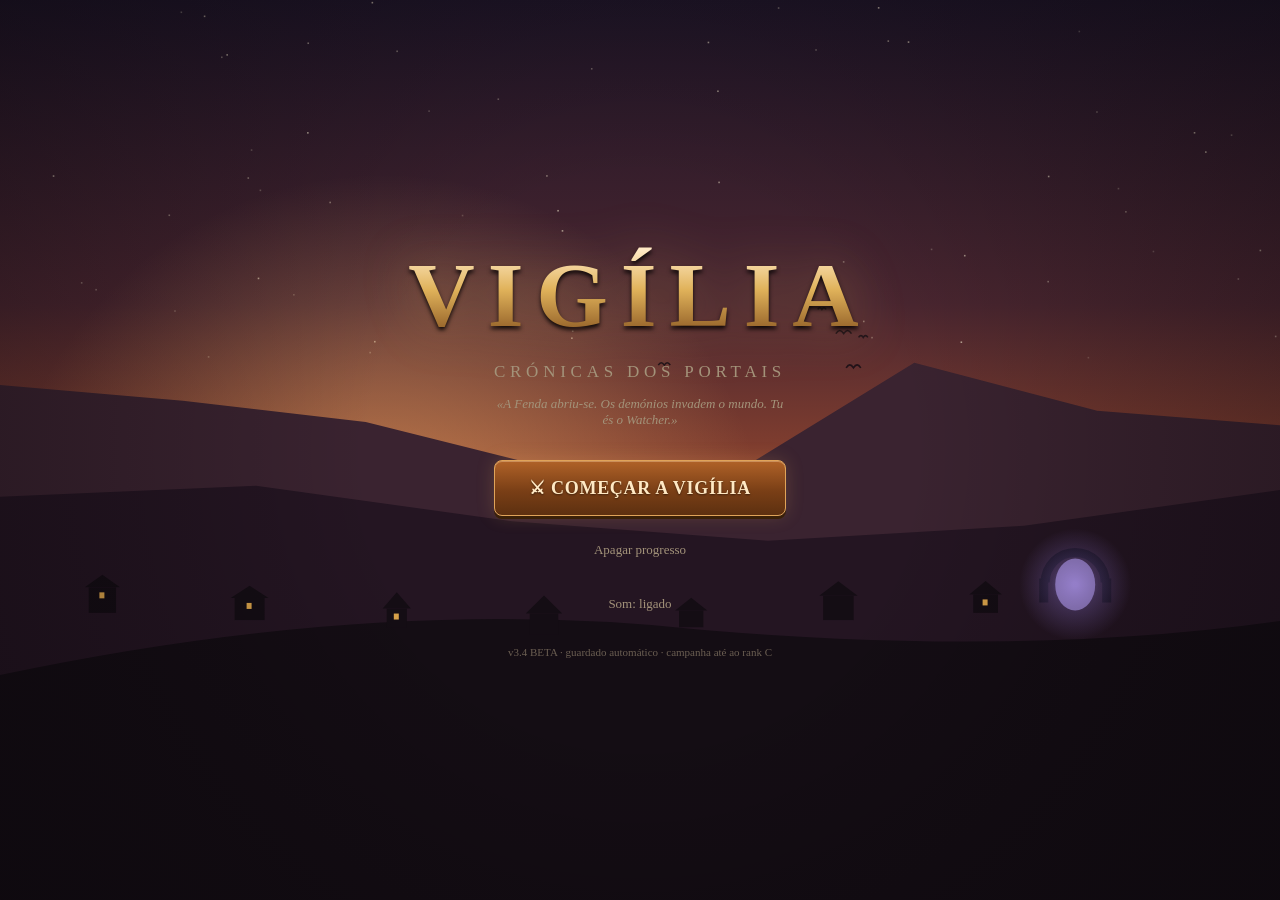
==== index.html @ 4e28661e "VIGILIA Bloco 2 (auditoria): morte idempotente, landscape, PWA + testes - P1.5: guard e.morto em fer" ====
<!DOCTYPE html>
<html lang="pt-PT">
<head>
<meta charset="UTF-8">
<meta name="viewport" content="width=device-width, initial-scale=1.0, maximum-scale=1.0, user-scalable=no, viewport-fit=cover">
<meta name="theme-color" content="#161210">
<meta name="mobile-web-app-capable" content="yes">
<meta name="apple-mobile-web-app-capable" content="yes">
<meta name="apple-mobile-web-app-status-bar-style" content="black-translucent">
<title>VIGÍLIA — Crónicas dos Portais</title>
<link rel="manifest" href="manifest.json">
<link rel="stylesheet" href="css/style.css">
</head>
<body>

<!-- ============ ECRÃ: TÍTULO ============ -->
<section id="ecra-titulo" class="ecra ativo">
  <div class="titulo-fundo"></div>
  <canvas id="titulo-canvas"></canvas>
  <div class="titulo-conteudo">
    <h1 class="logo">VIGÍLIA</h1>
    <p class="subtitulo">Crónicas dos Portais</p>
    <p class="tagline">«A Fenda abriu-se. Os demónios invadem o mundo. Tu és o Watcher.»</p>
    <button id="btn-comecar" class="btn btn-primario btn-grande">⚔ COMEÇAR A VIGÍLIA</button>
    <button id="btn-apagar-save" class="btn btn-fantasma">Apagar progresso</button>
    <button id="btn-som" class="btn btn-fantasma">Som: ligado</button>
    <p class="versao">v3.4 BETA · guardado automático · campanha até ao rank C</p>
  </div>
</section>

<!-- ============ ECRÃ: VILA (hub navegável) ============ -->
<section id="ecra-hub" class="ecra">
  <canvas id="hub-canvas"></canvas>

  <header class="hub-topo">
    <div class="perfil-mini" id="abrir-stats">
      <div class="avatar"><span data-ic="heroi" data-px="26"></span></div>
      <div>
        <div class="perfil-nome" id="hub-nome">Watcher</div>
        <div class="perfil-nivel">Nv. <span id="hub-nivel">1</span> · Rank <span id="hub-rank">E</span><span id="hub-despertar"></span></div>
        <div class="barra mini"><div id="hub-xp" class="barra-fill xp"></div></div>
      </div>
    </div>
    <div class="recursos">
      <span class="recurso"><span data-ic="ouro" data-px="15"></span> <b id="hub-ouro">0</b></span>
      <span class="recurso"><span data-ic="cristal" data-px="15"></span> <b id="hub-cristais">0</b></span>
      <span class="recurso"><span data-ic="stamina" data-px="15"></span> <b id="hub-stamina">10/10</b></span>
      <span class="recurso pontos-alerta" id="hub-pontos-wrap" hidden><span data-ic="ponto" data-px="14"></span> <b id="hub-pontos">0</b> pts</span>
    </div>
  </header>

  <!-- separador BATALHA: overlay sobre a vila -->
  <div id="batalha-overlay" class="batalha-overlay">
    <div id="cartoes-batalha" class="cartoes-batalha"></div>
    <button id="btn-batalha" class="btn-batalha"><span data-ic="portal" data-px="28"></span> PORTAIS</button>
  </div>

  <!-- conteúdo dos restantes separadores -->
  <div id="tab-conteudo" class="tab-conteudo" hidden></div>

  <!-- barra de separadores (estilo Clash Royale) -->
  <nav class="tab-bar">
    <button class="tab-btn" data-tab="loja"><span data-ic="loja" data-px="26"></span><span class="tab-rotulo">Loja</span><b class="badge" hidden></b></button>
    <button class="tab-btn" data-tab="ferreiro"><span data-ic="forja" data-px="26"></span><span class="tab-rotulo">Ferreiro</span><b class="badge" hidden></b></button>
    <button class="tab-btn tab-central ativo" data-tab="batalha"><span data-ic="arma" data-px="34"></span><span class="tab-rotulo">Batalha</span><b class="badge" hidden></b></button>
    <button class="tab-btn" data-tab="vigia"><span data-ic="heroi" data-px="26"></span><span class="tab-rotulo">Watcher</span><b class="badge" hidden></b></button>
    <button class="tab-btn" data-tab="missoes"><span data-ic="missao" data-px="26"></span><span class="tab-rotulo">Missões</span><b class="badge" hidden></b></button>
  </nav>

  <!-- painel deslizante dos edifícios -->
  <div id="painel" class="painel" hidden>
    <div class="painel-caixa">
      <div class="painel-cabeca">
        <div class="painel-titulo" id="painel-titulo"></div>
        <button id="painel-fechar" class="hud-btn">✕</button>
      </div>
      <div class="painel-corpo" id="painel-corpo"></div>
    </div>
  </div>
</section>

<!-- ============ ECRÃ: COMBATE ============ -->
<section id="ecra-combate" class="ecra">
  <canvas id="canvas"></canvas>

  <div class="hud-topo">
    <button id="btn-fugir" class="hud-btn">✕</button>
    <div class="hud-centro">
      <div id="hud-sala" class="hud-sala">Sala 1/4</div>
      <div class="barra hud-hp"><div id="hud-hp" class="barra-fill hp"></div><span id="hud-hp-txt"></span></div>
      <div class="barra hud-mp"><div id="hud-mp" class="barra-fill mp"></div></div>
      <div id="hud-escudo" class="barra hud-escudo" hidden><div class="barra-fill escudo"></div></div>
    </div>
    <button id="btn-auto" class="hud-btn" title="Auto-combate">A</button>
    <button id="btn-som-c" class="hud-btn" title="Som">♪</button>
  </div>

  <div id="hud-boss" class="hud-boss" hidden>
    <div class="boss-nome" id="boss-nome">Boss</div>
    <div class="barra boss"><div id="boss-hp" class="barra-fill boss"></div></div>
  </div>

  <div id="slots-poder" class="slots-poder"></div>
  <button id="btn-ult" class="btn-ult" hidden><span data-ic="despertar" data-px="28"></span><div class="ult-carga"><div class="ult-carga-fill"></div></div></button>
  <button id="btn-atacar" class="btn-atacar"><span data-ic="arma" data-px="34"></span></button>
  <button id="btn-esquiva" class="btn-esquiva"><span data-ic="agi" data-px="24"></span><div class="cd-sweep" style="--cd:0"></div></button>

  <div id="dica-controlo" class="dica-controlo">
    Joystick à esquerda para andar · botão grande para atacar · desliza à direita para esquivar
  </div>
</section>

<!-- ============ MODAL GENÉRICO ============ -->
<div id="modal" class="modal" hidden>
  <div class="modal-caixa" id="modal-caixa"></div>
</div>

<!-- ============ TOASTS ============ -->
<div id="toasts"></div>

<script src="js/balance.js"></script>
<script src="js/audio.js"></script>
<script src="js/data.js"></script>
<script src="js/art.js"></script>
<script src="js/sprites.js"></script>
<script src="js/powers.js"></script>
<script src="js/classes.js"></script>
<script src="js/arvore.js"></script>
<script src="js/game.js"></script>
<script src="js/combat.js"></script>
<script src="js/hub.js"></script>
<script src="js/ui.js"></script>

<script>
/* mostra erros no ecrã — permite diagnosticar no telemóvel sem consola */
(function(){
  function mostrar(msg){
    var d=document.getElementById('erro-fatal');
    if(!d){
      d=document.createElement('div'); d.id='erro-fatal';
      d.style.cssText='position:fixed;inset:0;z-index:99999;background:#1a1210;color:#f3d9b0;'+
        'font:12px/1.5 ui-monospace,monospace;padding:18px;overflow:auto;white-space:pre-wrap;'+
        '-webkit-user-select:text;user-select:text';
      d.textContent='VIGÍLIA — erro ao arrancar:\n\n';
      (document.body||document.documentElement).appendChild(d);
    }
    d.textContent += msg + '\n';
  }
  window.addEventListener('error', function(e){
    mostrar((e.message||'erro')+'  @ '+String(e.filename||'').split('/').pop()+':'+(e.lineno||'?'));
  });
  window.addEventListener('unhandledrejection', function(e){
    mostrar('promessa rejeitada: '+((e.reason&&e.reason.message)||e.reason||'?'));
  });
})();

/* service worker com auto-atualização: expulsa versões antigas em cache.
   Se já existia um SW a controlar a página, recarrega uma vez quando o novo assume. */
if ('serviceWorker' in navigator && location.protocol !== 'file:') {
  navigator.serviceWorker.register('sw.js')
    .then(function(reg){ return reg.update(); })   // encadeado: uma falha do update cai no catch
    .catch(function(){});
  if (navigator.serviceWorker.controller) {
    var recarregou = false;
    navigator.serviceWorker.addEventListener('controllerchange', function(){
      if (recarregou) return; recarregou = true; location.reload();
    });
  }
}
</script>
</body>
</html>
---- css/style.css ----
/* ============ VIGÍLIA — Crónicas dos Portais ============
   Direção visual: rústico medieval — pedra, madeira, ferro,
   pergaminho. Efeitos por elemento: fogo/gelo/raio/sombra.  */
:root{
  --fundo:#161210;          /* pedra escura */
  --painel:#241d16;         /* madeira escura */
  --painel2:#2f261c;        /* madeira clara */
  --borda:#4a3b29;          /* ferro envelhecido */
  --bronze:#c9a55a;         /* metal polido / títulos */
  --texto:#e8dcc3;          /* pergaminho */
  --texto2:#a3937a;         /* pergaminho gasto */
  --hp:#7da33c;
  --mp:#5a8fc0;
  --xp:#c9a55a;
  --perigo:#c04438;
  --ouro:#e0b25a;
  --fogo:#e2762d;
  --gelo:#6db5d8;
  --raio:#e8c84a;
  --sombra-cor:#8a6fc8;
  --c-comum:#a89f8d;
  --c-raro:#5a8fc0;
  --c-epico:#9a6fd0;
  --c-lendario:#d8973c;
  --c-mitico:#c04438;
  --safe-top:env(safe-area-inset-top,0px);
  --safe-bottom:env(safe-area-inset-bottom,0px);
}
*{margin:0;padding:0;box-sizing:border-box;-webkit-tap-highlight-color:transparent}
html,body{height:100%;overflow:hidden;overscroll-behavior:none}
body{
  background:var(--fundo);color:var(--texto);
  font-family:Georgia,'Times New Roman',serif;
  user-select:none;-webkit-user-select:none;touch-action:manipulation;
}
button{font-family:inherit;color:inherit;background:none;border:none;cursor:pointer}
[hidden]{display:none!important}

/* ---------- Ecrãs ---------- */
.ecra{position:fixed;inset:0;display:none;flex-direction:column;z-index:1}
.ecra.ativo{display:flex}

/* ---------- Título ---------- */
#ecra-titulo{align-items:center;justify-content:center;text-align:center}
#titulo-canvas{position:absolute;inset:0;width:100%;height:100%}
.titulo-fundo{
  position:absolute;inset:0;
  background:
    radial-gradient(ellipse 70% 45% at 50% 30%, rgba(224,178,90,.14), transparent 70%),
    radial-gradient(ellipse 60% 40% at 22% 85%, rgba(226,118,45,.10), transparent 70%),
    radial-gradient(ellipse 60% 40% at 78% 85%, rgba(226,118,45,.10), transparent 70%),
    linear-gradient(180deg,#1d1713,#100c09);
  animation:fogo-ambiente 3.2s ease-in-out infinite;
}
@keyframes fogo-ambiente{0%,100%{opacity:.85}50%{opacity:1}}
.titulo-conteudo{position:relative;z-index:1;padding:24px;display:flex;flex-direction:column;gap:14px;align-items:center}
.logo{
  font-size:clamp(52px,15vw,92px);letter-spacing:.14em;font-weight:700;
  background:linear-gradient(180deg,#ffe9c4 8%,#e0b25a 45%,#9c6a2e 80%,#d8973c);
  -webkit-background-clip:text;background-clip:text;color:transparent;
  filter:drop-shadow(0 3px 2px rgba(0,0,0,.85)) drop-shadow(0 0 26px rgba(224,178,90,.35));
}
.subtitulo{font-size:17px;color:var(--texto2);letter-spacing:.28em;text-transform:uppercase}
.tagline{font-size:13px;color:var(--texto2);font-style:italic;margin-bottom:18px;max-width:300px}
.versao{font-size:11px;color:var(--texto2);opacity:.6;margin-top:8px}

/* ---------- Botões ---------- */
.btn{
  border-radius:8px;padding:12px 22px;font-size:15px;font-weight:700;
  transition:transform .08s;
}
.btn:active{transform:scale(.96)}
.btn-primario{
  background:linear-gradient(180deg,#b06228,#7a3f16 55%,#5d3010);
  border:1px solid #e0a45a;color:#ffe9c4;
  text-shadow:0 1px 2px rgba(0,0,0,.5);
  box-shadow:0 3px 0 #3a2008, 0 0 18px rgba(224,164,90,.22), inset 0 1px 0 rgba(255,225,180,.35);
}
.btn-grande{padding:16px 34px;font-size:18px;letter-spacing:.04em}
.btn-fantasma{color:var(--texto2);font-size:13px;font-weight:400}
.btn-sec{
  background:linear-gradient(180deg,#3a3026,#27201a);
  border:1px solid var(--borda);border-radius:8px;padding:10px 16px;font-size:14px;
  box-shadow:0 1px 0 #14100c, inset 0 1px 0 rgba(255,235,190,.08);
}
.btn-bloq{opacity:.45;pointer-events:none}

/* ---------- HUB (vila) ---------- */
#ecra-hub{background:#13100c}
#hub-canvas{position:absolute;inset:0;width:100%;height:100%;touch-action:none}
.hub-topo{
  position:absolute;top:0;left:0;right:0;z-index:6;
  display:flex;justify-content:space-between;align-items:center;gap:10px;
  padding:calc(8px + var(--safe-top)) 12px 8px;
  background:linear-gradient(180deg,rgba(16,12,9,.92),rgba(16,12,9,.65) 75%,transparent);
  pointer-events:none;
}
.hub-topo>*{pointer-events:auto}
.perfil-mini{display:flex;gap:10px;align-items:center;min-width:0}
.avatar{
  width:44px;height:44px;border-radius:8px;flex:none;
  background:linear-gradient(180deg,#3a2e1f,#241b10);
  border:1px solid var(--bronze);display:grid;place-items:center;font-size:22px;
  box-shadow:0 2px 6px rgba(0,0,0,.6);
}
.perfil-nome{font-weight:700;font-size:14px;white-space:nowrap;overflow:hidden;text-overflow:ellipsis}
.perfil-nivel{font-size:11px;color:var(--texto2)}
.recursos{display:flex;flex-direction:column;align-items:flex-end;gap:1px;font-size:12.5px}
.recurso b{color:var(--ouro)}
.pontos-alerta b{color:var(--bronze)}
.pontos-alerta{animation:brilho 1.6s ease-in-out infinite}
@keyframes brilho{0%,100%{opacity:1}50%{opacity:.5}}

/* ---------- barra de separadores (estilo Clash Royale) ---------- */
.tab-bar{
  position:absolute;left:0;right:0;bottom:0;z-index:8;
  display:flex;align-items:flex-end;gap:4px;
  padding:6px 8px calc(8px + var(--safe-bottom));
  background:linear-gradient(180deg,#2c241a,#16110c 70%);
  border-top:2px solid var(--bronze);
  box-shadow:0 -4px 16px rgba(0,0,0,.5);
}
.tab-btn{
  flex:1;display:flex;flex-direction:column;align-items:center;gap:3px;
  padding:9px 0 5px;border-radius:12px;position:relative;
  color:var(--texto2);
}
.tab-btn .tab-rotulo{font-size:10.5px;font-weight:800;letter-spacing:.02em}
.tab-btn .ic{filter:saturate(.55) brightness(.8);transition:filter .15s}
.tab-btn.ativo{
  background:linear-gradient(180deg,#4a3b29,#2c241a);
  color:var(--texto);
  box-shadow:inset 0 0 0 1px var(--borda), inset 0 2px 0 rgba(255,235,190,.12);
}
.tab-btn.ativo .ic{filter:none}
.tab-btn:active{transform:scale(.94)}
/* separador central elevado */
.tab-central{
  flex:1.3;margin-top:-26px;padding:14px 0 5px;
  background:radial-gradient(circle at 50% 20%, #5d4a2c, #2c241a 75%);
  border:2px solid var(--bronze);border-radius:16px;
  box-shadow:0 -3px 14px rgba(224,178,90,.25), 0 4px 10px rgba(0,0,0,.5);
  color:var(--texto);
}
.tab-central .ic{filter:none}
.tab-central.ativo{background:radial-gradient(circle at 50% 20%, #6d5a38, #3a2e1f 75%)}
/* badge de notificação */
.badge{
  position:absolute;top:2px;right:16%;
  min-width:18px;height:18px;border-radius:9px;padding:0 5px;
  background:linear-gradient(180deg,#d8503c,#a02a1e);
  color:#fff;font-size:11px;font-weight:900;font-family:Verdana,sans-serif;
  display:grid;place-items:center;
  border:2px solid #16110c;
  animation:badgePulso 1.6s ease-in-out infinite;
}
@keyframes badgePulso{0%,100%{transform:scale(1)}50%{transform:scale(1.12)}}

/* conteúdo dos separadores (sobre a vila) */
.tab-conteudo{
  position:absolute;left:0;right:0;
  top:calc(58px + var(--safe-top));
  bottom:calc(66px + var(--safe-bottom));
  z-index:7;overflow-y:auto;padding:14px;
  -webkit-overflow-scrolling:touch;
  background:
    linear-gradient(180deg, rgba(255,225,170,.04), transparent 60px),
    var(--fundo);
  border-top:2px solid var(--borda);
}

/* overlay do separador Batalha */
.batalha-overlay{
  position:absolute;left:0;right:0;bottom:calc(78px + var(--safe-bottom));z-index:6;
  display:flex;flex-direction:column;align-items:center;gap:10px;
  pointer-events:none;
}
.batalha-overlay>*{pointer-events:auto}
.btn-batalha{
  display:flex;align-items:center;gap:10px;
  padding:15px 42px;border-radius:14px;
  font-size:19px;font-weight:900;letter-spacing:.05em;color:#fff8e8;
  background:linear-gradient(180deg,#e8a83a,#b06228 55%,#7a3f16);
  border:2px solid #ffd98a;
  text-shadow:0 2px 2px rgba(0,0,0,.55);
  box-shadow:0 5px 0 #4a2408, 0 8px 22px rgba(0,0,0,.55), inset 0 2px 0 rgba(255,240,200,.5);
}
.btn-batalha:active{transform:translateY(3px);box-shadow:0 2px 0 #4a2408, 0 4px 12px rgba(0,0,0,.5)}
.cartoes-batalha{display:flex;gap:8px;flex-wrap:wrap;justify-content:center;padding:0 12px}
.cartao-mini{
  display:inline-flex;align-items:center;gap:6px;
  background:rgba(22,17,12,.88);border:1.5px solid var(--borda);border-radius:22px;
  padding:8px 14px;font-size:12.5px;font-weight:700;color:var(--texto);
  box-shadow:0 2px 8px rgba(0,0,0,.45);
}
.cartao-mini:active{transform:scale(.95)}
.cartao-mini.brilho{border-color:var(--bronze);animation:brilho 1.6s ease-in-out infinite}

/* ---------- Painel deslizante (edifícios) ---------- */
.painel{position:absolute;inset:0;z-index:20;background:rgba(10,7,5,.72);backdrop-filter:blur(2px)}
.painel-caixa{
  position:absolute;left:0;right:0;bottom:0;top:calc(58px + var(--safe-top));
  background:
    linear-gradient(180deg, rgba(58,48,38,.5), transparent 60px),
    var(--painel);
  border-top:3px solid var(--bronze);
  border-radius:18px 18px 0 0;
  display:flex;flex-direction:column;
  animation:subir .22s ease-out;
}
.painel-cabeca{
  display:flex;align-items:center;justify-content:space-between;
  padding:14px 16px 10px;border-bottom:1px solid var(--borda);
}
.painel-titulo{font-size:19px;font-weight:700;color:var(--bronze);letter-spacing:.04em}
.painel-corpo{flex:1;overflow-y:auto;padding:14px;padding-bottom:calc(16px + var(--safe-bottom));-webkit-overflow-scrolling:touch}

/* ---------- Cartões / listas ---------- */
.seccao-titulo{font-size:12px;letter-spacing:.16em;text-transform:uppercase;color:var(--texto2);margin:14px 2px 8px}
.seccao-titulo:first-child{margin-top:0}
.cartao{
  background:
    linear-gradient(180deg, rgba(255,225,170,.05), transparent 34px),
    radial-gradient(ellipse 120% 100% at 50% 120%, rgba(0,0,0,.30), transparent 60%),
    var(--painel2);
  border:1px solid var(--borda);border-top-color:#5d4a30;border-radius:10px;
  padding:13px 14px;margin-bottom:10px;
  box-shadow:0 2px 0 rgba(0,0,0,.45), inset 0 1px 0 rgba(255,235,190,.06);
}
.cartao-toque:active{filter:brightness(1.15)}
.linha{display:flex;align-items:center;gap:12px}
.linha .crescer{flex:1;min-width:0}

/* portais */
.portal-cartao{position:relative;overflow:hidden}
.portal-cartao::before{
  content:'';position:absolute;left:0;top:0;bottom:0;width:4px;
  background:linear-gradient(180deg,var(--bronze),#6d5226);
}
.portal-rank{
  width:46px;height:46px;border-radius:8px;flex:none;display:grid;place-items:center;
  font-size:22px;font-weight:900;border:2px solid currentColor;
  background:rgba(0,0,0,.3);text-shadow:0 0 10px currentColor;
}
.portal-nome{font-weight:700;font-size:15px}
.portal-info{font-size:12px;color:var(--texto2);margin-top:2px}
.portal-rec{font-size:11px;color:var(--ouro);margin-top:3px}
.etiqueta{
  font-size:10px;font-weight:800;padding:3px 8px;border-radius:6px;
  background:rgba(201,165,90,.15);color:var(--bronze);letter-spacing:.05em;flex:none;
  border:1px solid rgba(201,165,90,.3);
}
.etiqueta.tempo{background:rgba(192,68,56,.15);color:#d87a6a;border-color:rgba(192,68,56,.35)}

/* itens */
.grelha-itens{display:grid;grid-template-columns:repeat(auto-fill,minmax(72px,1fr));gap:8px}
.item-cel{
  aspect-ratio:1;border-radius:8px;background:var(--painel);
  border:2px solid var(--borda);display:flex;flex-direction:column;
  align-items:center;justify-content:center;gap:2px;position:relative;font-size:24px;
}
.item-cel:active{transform:scale(.94)}
.item-cel .item-nv{position:absolute;top:3px;right:5px;font-size:10px;font-weight:800;color:var(--texto)}
.item-cel .item-tipo{font-size:9px;color:var(--texto2);font-weight:600;font-family:Verdana,sans-serif}
.item-cel.sel{box-shadow:0 0 0 2px var(--bronze) inset}
.item-cel.incompat{opacity:.3;filter:grayscale(.7);pointer-events:none}
.r-comum{border-color:var(--c-comum)}
.r-raro{border-color:var(--c-raro);box-shadow:0 0 9px rgba(90,143,192,.3)}
.r-epico{border-color:var(--c-epico);box-shadow:0 0 11px rgba(154,111,208,.35)}
.r-lendario{border-color:var(--c-lendario);box-shadow:0 0 13px rgba(216,151,60,.4)}
.r-mitico{border-color:var(--c-mitico);box-shadow:0 0 15px rgba(192,68,56,.5)}
.t-comum{color:var(--c-comum)}.t-raro{color:var(--c-raro)}.t-epico{color:var(--c-epico)}
.t-lendario{color:var(--c-lendario)}.t-mitico{color:var(--c-mitico)}

.equipado-fila{display:flex;gap:8px;margin-bottom:12px}
.slot-eq{
  flex:1;border-radius:8px;border:2px dashed var(--borda);background:rgba(22,18,16,.6);
  min-height:78px;display:flex;flex-direction:column;align-items:center;justify-content:center;
  gap:2px;font-size:24px;
}
.slot-eq small{font-size:10px;color:var(--texto2);font-weight:600;font-family:Verdana,sans-serif}
.slot-eq.cheio{border-style:solid}

/* stats */
.stat-linha{display:flex;align-items:center;justify-content:space-between;padding:9px 0;border-bottom:1px solid rgba(74,59,41,.45)}
.stat-linha:last-child{border-bottom:none}
.stat-nome{font-size:14px;color:var(--texto2)}
.stat-valor{font-weight:800;font-size:16px}
.btn-mais{
  width:34px;height:34px;border-radius:8px;font-size:18px;font-weight:900;flex:none;
  background:linear-gradient(180deg,#6d5226,#4a3517);
  border:1px solid var(--bronze);color:#f2e6c8;margin-left:10px;
  box-shadow:0 2px 0 #2a1e0c;
}
.btn-mais:active{transform:translateY(1px)}

/* barras */
.barra{height:14px;background:#0e0b08;border-radius:4px;overflow:hidden;position:relative;border:1px solid var(--borda)}
.barra.mini{height:5px;width:130px;margin-top:3px}
.barra-fill{height:100%;width:50%;border-radius:3px;transition:width .25s}
.barra-fill.hp{background:linear-gradient(180deg,#94bd52,#637f2e)}
.barra-fill.mp{background:linear-gradient(180deg,#74a6d4,#43688f)}
.barra-fill.xp{background:linear-gradient(180deg,#d8b96e,#9a7a38)}
.barra-fill.boss{background:linear-gradient(180deg,#d05c4e,#8f2f26)}
.barra-fill.escudo{background:linear-gradient(180deg,#b8a8e0,#7a64b0);width:100%}
.barra span{position:absolute;inset:0;display:grid;place-items:center;font-size:10px;font-weight:700;text-shadow:0 1px 2px #000;font-family:Verdana,sans-serif}

/* poderes */
.poder-cartao{display:flex;gap:12px;align-items:flex-start}
.poder-icone{
  width:52px;height:52px;border-radius:10px;flex:none;display:grid;place-items:center;
  font-size:26px;background:#1a1410;border:2px solid var(--borda);
}
.poder-icone.eq{border-color:var(--bronze);box-shadow:0 0 10px rgba(201,165,90,.35)}
.poder-tiers{display:flex;gap:3px;margin-top:4px}
.tier-pip{width:14px;height:6px;border-radius:2px;background:#1a1410;border:1px solid var(--borda)}
.tier-pip.on{background:var(--bronze);border-color:var(--bronze)}
.talento-opcoes{display:flex;gap:8px;margin-top:8px}
.talento{
  flex:1;border:1px solid var(--borda);border-radius:8px;padding:8px;font-size:11.5px;
  color:var(--texto2);background:rgba(0,0,0,.2);
}
.talento.escolhido{border-color:var(--bronze);color:var(--texto);background:rgba(201,165,90,.08)}

/* runas */
.runa-cel{
  display:flex;align-items:center;gap:10px;background:var(--painel);
  border:1px solid var(--borda);border-radius:8px;padding:9px 12px;margin-bottom:8px;
}
.runa-slot{
  width:46px;height:46px;border-radius:50%;border:2px dashed var(--borda);
  display:grid;place-items:center;font-size:22px;background:#14100c;flex:none;
}
.runa-slot.cheia{border-style:solid;border-color:var(--bronze)}

/* missões */
.missao-prog{font-size:11px;color:var(--texto2);margin-top:3px;font-family:Verdana,sans-serif}
.missao-feita{color:var(--hp);font-weight:800}

/* ---------- COMBATE ---------- */
#ecra-combate{background:#0c0907}
#canvas{position:absolute;inset:0;width:100%;height:100%;touch-action:none}
.hud-topo{
  position:absolute;top:0;left:0;right:0;z-index:5;
  display:flex;align-items:flex-start;gap:10px;
  padding:calc(8px + var(--safe-top)) 10px 0;pointer-events:none;
}
.hud-topo>*{pointer-events:auto}
.hud-centro{flex:1;max-width:520px;margin:0 auto}
.hud-sala{text-align:center;font-size:11px;letter-spacing:.2em;color:var(--texto2);margin-bottom:4px;text-transform:uppercase}
.hud-hp{height:16px}
.hud-mp{height:7px;margin-top:4px}
.hud-escudo{height:5px;margin-top:3px}
.hud-btn{
  width:42px;height:42px;border-radius:8px;flex:none;
  background:linear-gradient(180deg,#3a3026,#241d16);border:1px solid var(--borda);
  font-size:16px;font-weight:900;color:var(--texto2);
  box-shadow:0 2px 0 #14100c;
}
.hud-btn.ligado{color:#f2e6c8;border-color:var(--bronze);box-shadow:0 0 10px rgba(201,165,90,.4)}
.hud-boss{
  position:absolute;left:50%;transform:translateX(-50%);z-index:5;
  top:calc(78px + var(--safe-top));width:min(80%,440px);
}
.boss-nome{text-align:center;font-size:13px;font-weight:800;color:#d87a6a;letter-spacing:.1em;margin-bottom:4px;text-shadow:0 0 12px rgba(192,68,56,.6)}
.barra.boss{height:10px}

/* botão de ataque grande (polegar direito) */
.btn-atacar{
  position:absolute;right:18px;bottom:calc(26px + var(--safe-bottom));z-index:6;
  width:86px;height:86px;border-radius:50%;
  background:radial-gradient(circle at 35% 30%, #4a3b29, #241d16);
  border:3px solid var(--bronze);
  display:grid;place-items:center;
  box-shadow:0 4px 12px rgba(0,0,0,.6), inset 0 2px 0 rgba(255,235,190,.15);
  touch-action:none;
}
.btn-atacar:active{transform:scale(.93);box-shadow:0 0 18px rgba(201,165,90,.5)}
.btn-atacar .ic{vertical-align:0}

/* botão de esquiva (rolamento) */
.btn-esquiva{
  position:absolute;right:114px;bottom:calc(34px + var(--safe-bottom));z-index:6;
  width:58px;height:58px;border-radius:50%;position:absolute;
  background:radial-gradient(circle at 35% 30%, #3a3026, #1a1410);
  border:2px solid var(--borda);
  display:grid;place-items:center;
  box-shadow:0 3px 8px rgba(0,0,0,.6);
  touch-action:none;overflow:hidden;
}
.btn-esquiva:active{transform:scale(.92)}
.btn-esquiva.pronto{border-color:var(--bronze);box-shadow:0 0 12px rgba(201,165,90,.4), 0 3px 8px rgba(0,0,0,.6)}
.btn-esquiva .cd-sweep{
  position:absolute;inset:-2px;border-radius:50%;
  background:conic-gradient(rgba(0,0,0,.78) calc(var(--cd)*1%), transparent 0);
  pointer-events:none;
}
.btn-esquiva .ic{vertical-align:0}

/* slots de poderes em combate (polegar direito) */
.slots-poder{
  position:absolute;right:16px;bottom:calc(136px + var(--safe-bottom));z-index:5;
  display:flex;flex-direction:row-reverse;gap:12px;   /* arco acima do ataque/esquiva */
}
.slot-poder.sem-mana{filter:saturate(.3) brightness(.7)}
.slot-poder small.cd-num{color:#f0c052;font-size:11px}
.slot-poder{
  width:60px;height:60px;border-radius:50%;position:relative;
  background:radial-gradient(circle at 35% 30%, #3a3026, #1a1410);
  border:2px solid var(--bronze);font-size:26px;
  display:grid;place-items:center;
  box-shadow:0 3px 8px rgba(0,0,0,.6);
}
.slot-poder:active{transform:scale(.92)}
.slot-poder .cd-sweep{
  position:absolute;inset:-2px;border-radius:50%;
  background:conic-gradient(rgba(0,0,0,.78) calc(var(--cd)*1%), transparent 0);
  pointer-events:none;
}
.slot-poder.pronto{box-shadow:0 0 14px rgba(201,165,90,.5), 0 3px 8px rgba(0,0,0,.6)}
.slot-poder small{
  position:absolute;bottom:-2px;right:-2px;font-size:10px;font-weight:900;
  background:#241d16;border:1px solid var(--borda);border-radius:6px;padding:1px 4px;
  font-family:Verdana,sans-serif;
}
.dica-controlo{
  position:absolute;bottom:calc(18px + var(--safe-bottom));left:0;right:0;z-index:5;
  text-align:center;font-size:12px;color:var(--texto2);pointer-events:none;
  animation:desvanecer 9s forwards;
}
@keyframes desvanecer{0%,75%{opacity:1}100%{opacity:0}}

/* ---------- MODAL ---------- */
.modal{
  position:fixed;inset:0;z-index:50;background:rgba(10,7,5,.78);
  display:flex;align-items:flex-end;justify-content:center;
  backdrop-filter:blur(3px);
}
.modal-caixa{
  width:100%;max-width:560px;max-height:86vh;overflow-y:auto;
  background:
    linear-gradient(180deg, rgba(255,235,190,.04), transparent 50px),
    var(--painel);
  border-top:3px solid var(--bronze);
  border-radius:16px 16px 0 0;padding:18px 18px calc(18px + var(--safe-bottom));
  animation:subir .22s ease-out;
}
@keyframes subir{from{transform:translateY(40px);opacity:0}to{transform:none;opacity:1}}
.modal-titulo{font-size:18px;font-weight:800;margin-bottom:4px;color:var(--bronze)}
.modal-sub{font-size:12px;color:var(--texto2);margin-bottom:14px}
.modal-acoes{display:flex;gap:8px;margin-top:16px}
.modal-acoes .btn{flex:1;text-align:center}

/* recompensas */
.recompensa-grande{text-align:center;padding:10px 0}
.recompensa-grande .emoji{font-size:54px;display:block;margin-bottom:8px;filter:drop-shadow(0 0 16px rgba(224,178,90,.5))}
.lista-loot{display:flex;flex-direction:column;gap:8px;margin-top:12px}
.loot-linha{display:flex;align-items:center;gap:10px;background:var(--painel2);border:1px solid var(--borda);border-radius:8px;padding:8px 12px;font-size:14px}

/* toasts */
#toasts{position:fixed;top:calc(14px + var(--safe-top));left:0;right:0;z-index:80;display:flex;flex-direction:column;align-items:center;gap:6px;pointer-events:none}
.toast{
  background:rgba(36,29,22,.96);border:1px solid var(--bronze);border-radius:8px;
  padding:8px 18px;font-size:13px;font-weight:600;
  box-shadow:0 4px 14px rgba(0,0,0,.5);animation:toastAnim 2.6s forwards;
}
@keyframes toastAnim{0%{transform:translateY(-16px);opacity:0}10%,80%{transform:none;opacity:1}100%{opacity:0}}

/* ranking */
.rank-linha{display:flex;align-items:center;gap:12px;padding:10px 4px;border-bottom:1px solid rgba(74,59,41,.4)}
.rank-pos{width:30px;text-align:center;font-weight:900;font-size:15px;color:var(--texto2)}
.rank-pos.top{color:var(--ouro)}
.rank-eu{background:rgba(201,165,90,.08);border-radius:8px}

/* NPC diálogo */
.npc-fala{
  background:rgba(0,0,0,.25);border-left:3px solid var(--bronze);
  padding:10px 12px;border-radius:0 8px 8px 0;font-style:italic;
  color:var(--texto);font-size:13.5px;margin-bottom:12px;
}

/* ---------- componentes do sistema de arte ---------- */
.ic{vertical-align:-3px;image-rendering:auto;display:inline-block}
.sec-cab{
  display:flex;align-items:center;gap:8px;
  font-size:12.5px;letter-spacing:.12em;text-transform:uppercase;color:var(--bronze);
  margin:18px 2px 9px;font-weight:700;
}
.sec-cab:first-child{margin-top:0}
.sec-cab::after{content:'';flex:1;height:1px;background:linear-gradient(90deg,var(--borda),transparent)}
/* sub-separadores (Ferreiro: Mochila/Forja/Runas/Fusão) */
.sub-tabs{
  display:flex;gap:5px;margin:16px 0 12px;padding:5px;
  background:rgba(0,0,0,.28);border:1px solid var(--borda);border-radius:13px;
}
.sub-tab{
  flex:1;display:flex;flex-direction:column;align-items:center;gap:3px;
  padding:8px 2px;border:0;border-radius:9px;background:transparent;cursor:pointer;
  color:var(--texto2);font-size:11px;font-weight:700;letter-spacing:.03em;transition:.15s;
}
.sub-tab .ic{opacity:.65}
.sub-tab.ativa{
  background:linear-gradient(180deg,#3b2f1f,#2a2116);color:var(--bronze);
  box-shadow:inset 0 0 0 1px rgba(201,165,90,.6), 0 1px 0 rgba(0,0,0,.4);
}
.sub-tab.ativa .ic{opacity:1}
.sub-tab:active{transform:scale(.95)}
.ferreiro-painel{
  background:var(--painel);border:1px solid var(--borda);border-radius:12px;
  padding:13px 13px 15px;margin-bottom:10px;
  box-shadow:inset 0 1px 0 rgba(255,235,190,.05);
}
.ferreiro-desc{font-size:12px;color:var(--texto2);line-height:1.5;margin:0 0 12px}
.ferreiro-desc b{color:var(--bronze);font-weight:700}

.pilula-fila{display:flex;gap:8px;flex-wrap:wrap;margin-bottom:6px}
.pilula{
  display:inline-flex;align-items:center;gap:5px;
  background:rgba(0,0,0,.25);border:1px solid var(--borda);border-radius:20px;
  padding:5px 12px;font-size:12px;color:var(--texto2);
}
.pilula b{color:var(--texto)}
.nota{font-size:11.5px;color:var(--texto2)}
.vazio{text-align:center;color:var(--texto2)}
.stats-fila{display:flex;justify-content:space-between;flex-wrap:wrap;gap:6px;font-size:13.5px;align-items:center}
.prog{height:7px;background:#14100b;border-radius:4px;border:1px solid rgba(74,59,41,.6);overflow:hidden;margin:8px 0 5px}
.prog-fill{height:100%;background:linear-gradient(90deg,#8a6a2e,#d8b96e);border-radius:4px;transition:width .3s}
.prog-fill.cheia{background:linear-gradient(90deg,#5d8a3c,#94bd52)}
.item-destaque{
  width:96px;height:96px;margin:0 auto 10px;border-radius:14px;
  display:grid;place-items:center;
  background:radial-gradient(circle at 50% 35%, rgba(255,235,190,.10), rgba(0,0,0,.35)), var(--painel2);
  border:2px solid var(--borda);
}
.item-cel .ic{vertical-align:0}
.avatar .ic{vertical-align:0}
.slot-poder .ic{vertical-align:0}
.runa-slot .ic{vertical-align:0}

/* ---------- ORIENTAÇÃO ---------- */
@media (orientation:landscape) and (max-height:520px){
  .logo{font-size:50px}
  .painel-caixa{top:calc(50px + var(--safe-top));left:10%;right:10%;border-radius:18px 18px 0 0}
  .painel-corpo{display:grid;grid-template-columns:1fr 1fr;gap:0 14px;align-content:start}
  .painel-corpo>.seccao-titulo,.painel-corpo>.equipado-fila,.painel-corpo>.grelha-itens,.painel-corpo>button{grid-column:1/-1}
  /* em ecrãs baixos não há altura para o arco: os poderes ficam ao lado
     da esquiva/ataque (right:190px evita a sobreposição com os botões) */
  .slots-poder{right:190px;bottom:calc(20px + var(--safe-bottom));flex-direction:row}
  .dica-controlo{bottom:8px;left:80px;right:240px}
}

/* ---------- escolha de classe ---------- */
.classe-lista{display:flex;flex-direction:column;gap:8px;max-height:68vh;overflow-y:auto;margin-top:10px}
.classe-cartao{display:flex;gap:10px;align-items:center;text-align:left;padding:10px;border:2px solid var(--bronze);border-radius:12px;background:linear-gradient(180deg,#241c14,#1a140d);color:#f2e6c8;cursor:pointer;width:100%}
.classe-cartao:active{transform:scale(.98)}
.classe-icone{flex:0 0 auto;width:52px;height:52px;display:flex;align-items:center;justify-content:center;border:2px solid var(--bronze);border-radius:10px;background:rgba(0,0,0,.3)}
.classe-info{flex:1;min-width:0}
.classe-nome{font-weight:800;font-size:16px}
.classe-estilo{font-size:11px;color:#c9b79a;margin-bottom:2px}
.classe-lema{font-size:11px;font-style:italic;color:#9c8c6a;margin-bottom:4px}
.classe-passiva{font-size:11px;color:#d8c9a8;line-height:1.3}
.classe-poderes{font-size:11px;color:#a8c98a;margin-top:3px}

/* botao de som em mudo (combate) */
.hud-btn.mudo{opacity:.45;text-decoration:line-through}

/* ---------- botão da ultimate (desbloqueia no 1.º Despertar) ---------- */
.btn-ult{
  position:absolute;right:20px;bottom:calc(206px + var(--safe-bottom));z-index:6;
  width:64px;height:64px;border-radius:50%;
  background:radial-gradient(circle at 35% 30%, #3d2a4a, #1c1422);
  border:2px solid #6b4a8a;
  display:grid;place-items:center;
  box-shadow:0 3px 10px rgba(0,0,0,.6);
  touch-action:none;overflow:hidden;
  filter:saturate(.4) brightness(.75);
}
.btn-ult .ic{vertical-align:0}
.btn-ult.pronto{
  filter:none;border-color:var(--bronze);
  box-shadow:0 0 16px rgba(201,165,90,.65), 0 3px 10px rgba(0,0,0,.6);
  animation:ult-pulso 1.1s ease-in-out infinite;
}
.btn-ult.ativa{filter:none;border-color:#f0d272;box-shadow:0 0 20px rgba(240,210,114,.7)}
@keyframes ult-pulso{50%{transform:scale(1.08)}}
.btn-ult .ult-carga{
  position:absolute;left:8px;right:8px;bottom:6px;height:5px;border-radius:3px;
  background:rgba(0,0,0,.55);overflow:hidden;
}
.btn-ult .ult-carga-fill{height:100%;width:0;background:linear-gradient(90deg,#8a6fc8,#f0d272)}
@media (orientation:landscape) and (max-height:520px){
  .btn-ult{right:114px;bottom:calc(104px + var(--safe-bottom))}
}

/* ---------- árvore de poderes ---------- */
.no-arvore{padding:8px 10px}
.no-arvore.no-on{border-color:var(--bronze);background:linear-gradient(180deg,#2a2218,#1e1810)}
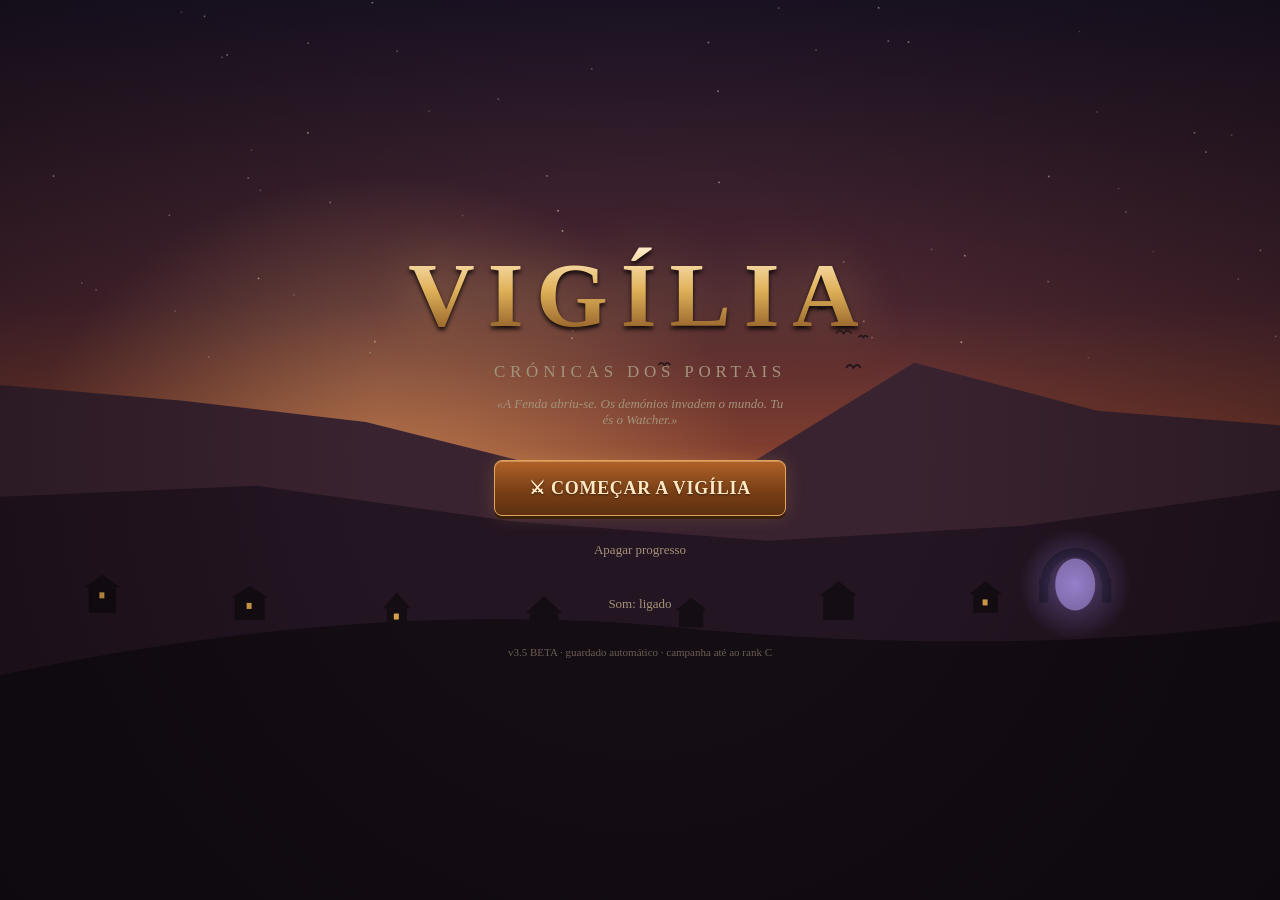
==== commit da340a0b: "VIGILIA v3.5: herois por classe, skins v2, inimigos e texturas do pack - heroi em combate usa o spri" ====
--- a/index.html
+++ b/index.html
@@ -24,7 +24,7 @@
     <button id="btn-comecar" class="btn btn-primario btn-grande">⚔ COMEÇAR A VIGÍLIA</button>
     <button id="btn-apagar-save" class="btn btn-fantasma">Apagar progresso</button>
     <button id="btn-som" class="btn btn-fantasma">Som: ligado</button>
-    <p class="versao">v3.4 BETA · guardado automático · campanha até ao rank C</p>
+    <p class="versao">v3.5 BETA · guardado automático · campanha até ao rank C</p>
   </div>
 </section>
 
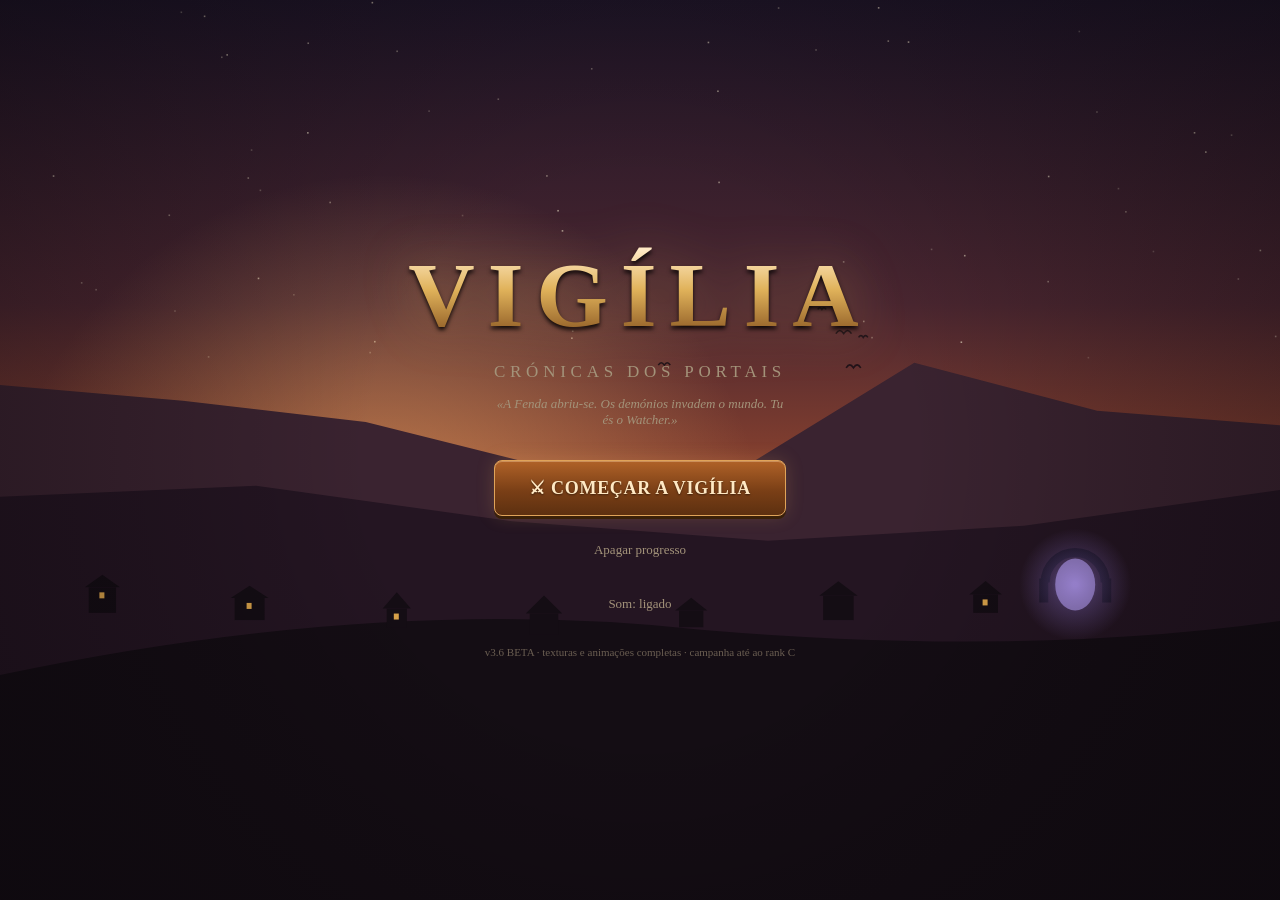
==== commit dc149499: "VIGILIA v3.6: animacoes de morte/dano do heroi, preload do cenario, sw v23 - inimigos mortos ficam 0" ====
--- a/index.html
+++ b/index.html
@@ -24,7 +24,7 @@
     <button id="btn-comecar" class="btn btn-primario btn-grande">⚔ COMEÇAR A VIGÍLIA</button>
     <button id="btn-apagar-save" class="btn btn-fantasma">Apagar progresso</button>
     <button id="btn-som" class="btn btn-fantasma">Som: ligado</button>
-    <p class="versao">v3.5 BETA · guardado automático · campanha até ao rank C</p>
+    <p class="versao">v3.6 BETA · texturas e animações completas · campanha até ao rank C</p>
   </div>
 </section>
 
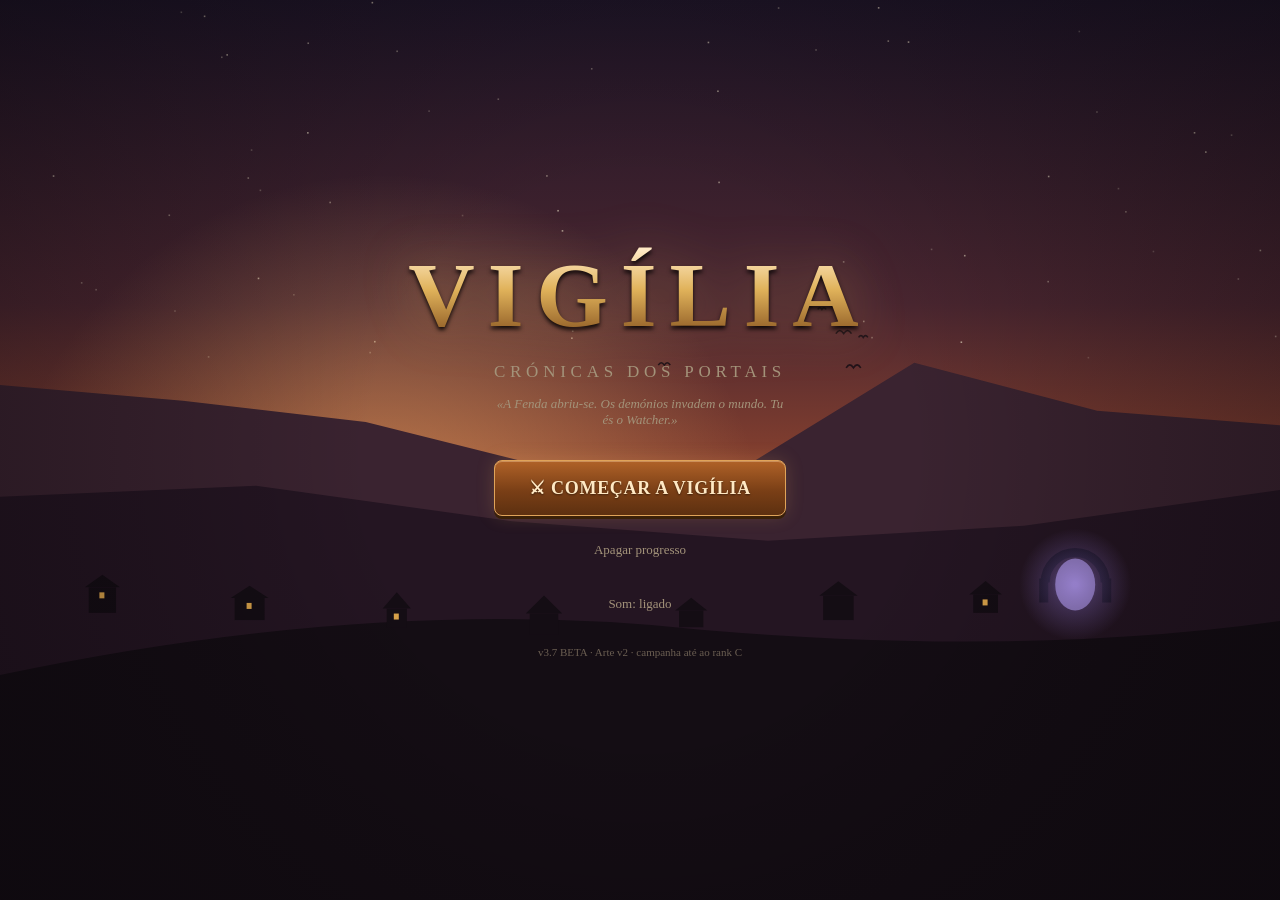
==== commit 3e9910ca: "VIGILIA v3.7: arte v2 - grelha uniforme, estado skill, projeteis reais, tiling com variantes, rodape" ====
--- a/index.html
+++ b/index.html
@@ -24,7 +24,7 @@
     <button id="btn-comecar" class="btn btn-primario btn-grande">⚔ COMEÇAR A VIGÍLIA</button>
     <button id="btn-apagar-save" class="btn btn-fantasma">Apagar progresso</button>
     <button id="btn-som" class="btn btn-fantasma">Som: ligado</button>
-    <p class="versao">v3.6 BETA · texturas e animações completas · campanha até ao rank C</p>
+    <p class="versao">v3.7 BETA · Arte v2 · campanha até ao rank C</p>
   </div>
 </section>
 
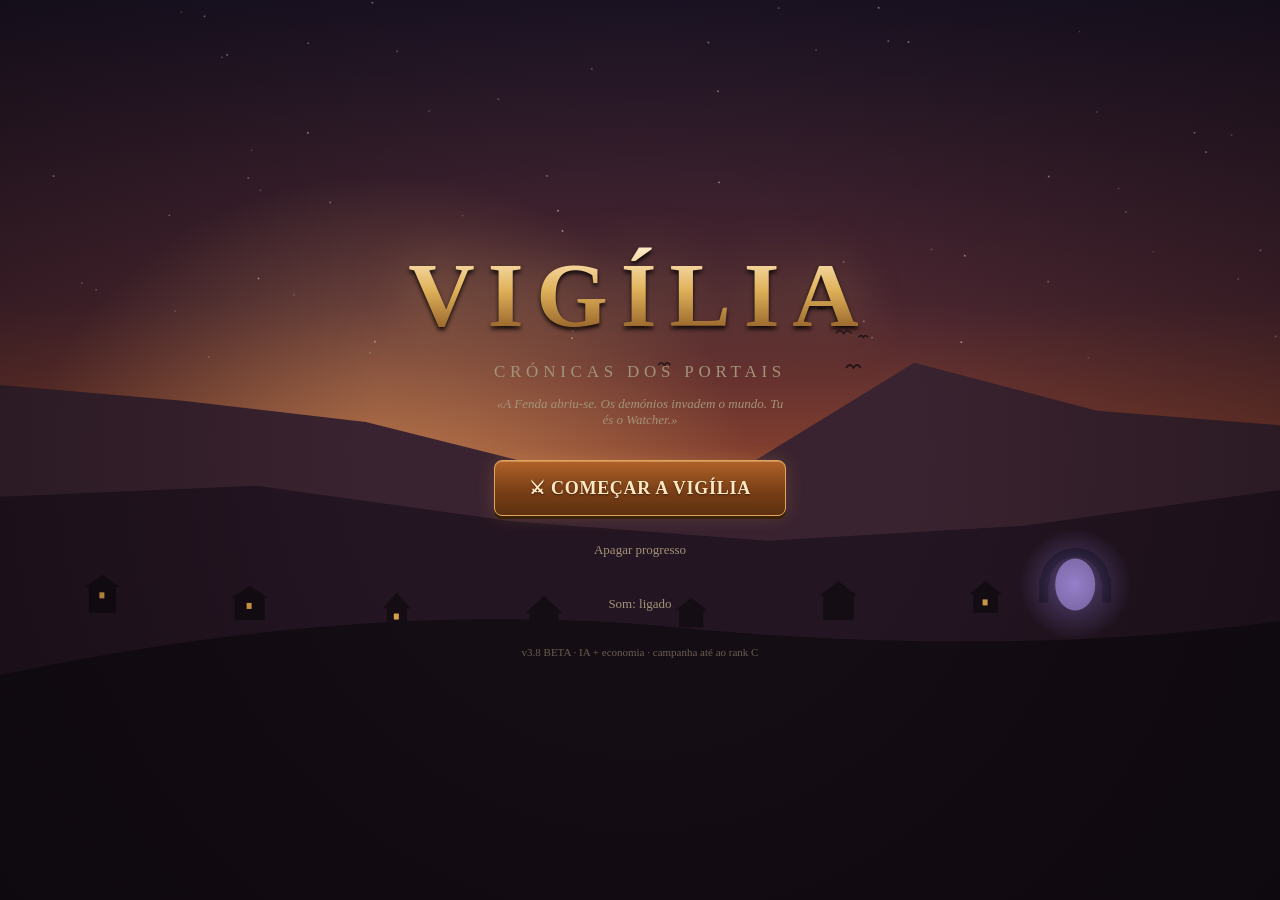
==== commit 2f7ec128: "VIGILIA v3.8 - Bloco 4 (progressao/economia) + robustez mobile, sw v25 Beta e progressao: - P2.1: ca" ====
--- a/index.html
+++ b/index.html
@@ -24,7 +24,7 @@
     <button id="btn-comecar" class="btn btn-primario btn-grande">⚔ COMEÇAR A VIGÍLIA</button>
     <button id="btn-apagar-save" class="btn btn-fantasma">Apagar progresso</button>
     <button id="btn-som" class="btn btn-fantasma">Som: ligado</button>
-    <p class="versao">v3.7 BETA · Arte v2 · campanha até ao rank C</p>
+    <p class="versao">v3.8 BETA · IA + economia · campanha até ao rank C</p>
   </div>
 </section>
 
@@ -118,21 +118,9 @@
 <!-- ============ TOASTS ============ -->
 <div id="toasts"></div>
 
-<script src="js/balance.js"></script>
-<script src="js/audio.js"></script>
-<script src="js/data.js"></script>
-<script src="js/art.js"></script>
-<script src="js/sprites.js"></script>
-<script src="js/powers.js"></script>
-<script src="js/classes.js"></script>
-<script src="js/arvore.js"></script>
-<script src="js/game.js"></script>
-<script src="js/combat.js"></script>
-<script src="js/hub.js"></script>
-<script src="js/ui.js"></script>
-
 <script>
-/* mostra erros no ecrã — permite diagnosticar no telemóvel sem consola */
+/* mostra erros no ecrã — instalado ANTES dos scripts do jogo, para apanhar
+   falhas do próprio arranque no telemóvel, sem consola (P2.17) */
 (function(){
   function mostrar(msg){
     var d=document.getElementById('erro-fatal');
@@ -153,7 +141,22 @@
     mostrar('promessa rejeitada: '+((e.reason&&e.reason.message)||e.reason||'?'));
   });
 })();
+</script>
 
+<script src="js/balance.js"></script>
+<script src="js/audio.js"></script>
+<script src="js/data.js"></script>
+<script src="js/art.js"></script>
+<script src="js/sprites.js"></script>
+<script src="js/powers.js"></script>
+<script src="js/classes.js"></script>
+<script src="js/arvore.js"></script>
+<script src="js/game.js"></script>
+<script src="js/combat.js"></script>
+<script src="js/hub.js"></script>
+<script src="js/ui.js"></script>
+
+<script>
 /* service worker com auto-atualização: expulsa versões antigas em cache.
    Se já existia um SW a controlar a página, recarrega uma vez quando o novo assume. */
 if ('serviceWorker' in navigator && location.protocol !== 'file:') {
--- a/css/style.css
+++ b/css/style.css
@@ -25,6 +25,8 @@
   --c-mitico:#c04438;
   --safe-top:env(safe-area-inset-top,0px);
   --safe-bottom:env(safe-area-inset-bottom,0px);
+  --safe-left:env(safe-area-inset-left,0px);    /* notch lateral em landscape (P2.19) */
+  --safe-right:env(safe-area-inset-right,0px);
 }
 *{margin:0;padding:0;box-sizing:border-box;-webkit-tap-highlight-color:transparent}
 html,body{height:100%;overflow:hidden;overscroll-behavior:none}
@@ -343,7 +345,7 @@
 .hud-topo{
   position:absolute;top:0;left:0;right:0;z-index:5;
   display:flex;align-items:flex-start;gap:10px;
-  padding:calc(8px + var(--safe-top)) 10px 0;pointer-events:none;
+  padding:calc(8px + var(--safe-top)) calc(10px + var(--safe-right)) 0 calc(10px + var(--safe-left));pointer-events:none;
 }
 .hud-topo>*{pointer-events:auto}
 .hud-centro{flex:1;max-width:520px;margin:0 auto}
@@ -367,7 +369,7 @@
 
 /* botão de ataque grande (polegar direito) */
 .btn-atacar{
-  position:absolute;right:18px;bottom:calc(26px + var(--safe-bottom));z-index:6;
+  position:absolute;right:calc(18px + var(--safe-right));bottom:calc(26px + var(--safe-bottom));z-index:6;
   width:86px;height:86px;border-radius:50%;
   background:radial-gradient(circle at 35% 30%, #4a3b29, #241d16);
   border:3px solid var(--bronze);
@@ -380,7 +382,7 @@
 
 /* botão de esquiva (rolamento) */
 .btn-esquiva{
-  position:absolute;right:114px;bottom:calc(34px + var(--safe-bottom));z-index:6;
+  position:absolute;right:calc(114px + var(--safe-right));bottom:calc(34px + var(--safe-bottom));z-index:6;
   width:58px;height:58px;border-radius:50%;position:absolute;
   background:radial-gradient(circle at 35% 30%, #3a3026, #1a1410);
   border:2px solid var(--borda);
@@ -399,7 +401,7 @@
 
 /* slots de poderes em combate (polegar direito) */
 .slots-poder{
-  position:absolute;right:16px;bottom:calc(136px + var(--safe-bottom));z-index:5;
+  position:absolute;right:calc(16px + var(--safe-right));bottom:calc(136px + var(--safe-bottom));z-index:5;
   display:flex;flex-direction:row-reverse;gap:12px;   /* arco acima do ataque/esquiva */
 }
 .slot-poder.sem-mana{filter:saturate(.3) brightness(.7)}
@@ -545,8 +547,8 @@
   .painel-corpo>.seccao-titulo,.painel-corpo>.equipado-fila,.painel-corpo>.grelha-itens,.painel-corpo>button{grid-column:1/-1}
   /* em ecrãs baixos não há altura para o arco: os poderes ficam ao lado
      da esquiva/ataque (right:190px evita a sobreposição com os botões) */
-  .slots-poder{right:190px;bottom:calc(20px + var(--safe-bottom));flex-direction:row}
-  .dica-controlo{bottom:8px;left:80px;right:240px}
+  .slots-poder{right:calc(190px + var(--safe-right));bottom:calc(20px + var(--safe-bottom));flex-direction:row}
+  .dica-controlo{bottom:8px;left:calc(80px + var(--safe-left));right:calc(240px + var(--safe-right))}
 }
 
 /* ---------- escolha de classe ---------- */
@@ -566,7 +568,7 @@
 
 /* ---------- botão da ultimate (desbloqueia no 1.º Despertar) ---------- */
 .btn-ult{
-  position:absolute;right:20px;bottom:calc(206px + var(--safe-bottom));z-index:6;
+  position:absolute;right:calc(20px + var(--safe-right));bottom:calc(206px + var(--safe-bottom));z-index:6;
   width:64px;height:64px;border-radius:50%;
   background:radial-gradient(circle at 35% 30%, #3d2a4a, #1c1422);
   border:2px solid #6b4a8a;
@@ -589,7 +591,7 @@
 }
 .btn-ult .ult-carga-fill{height:100%;width:0;background:linear-gradient(90deg,#8a6fc8,#f0d272)}
 @media (orientation:landscape) and (max-height:520px){
-  .btn-ult{right:114px;bottom:calc(104px + var(--safe-bottom))}
+  .btn-ult{right:calc(114px + var(--safe-right));bottom:calc(104px + var(--safe-bottom))}
 }
 
 /* ---------- árvore de poderes ---------- */
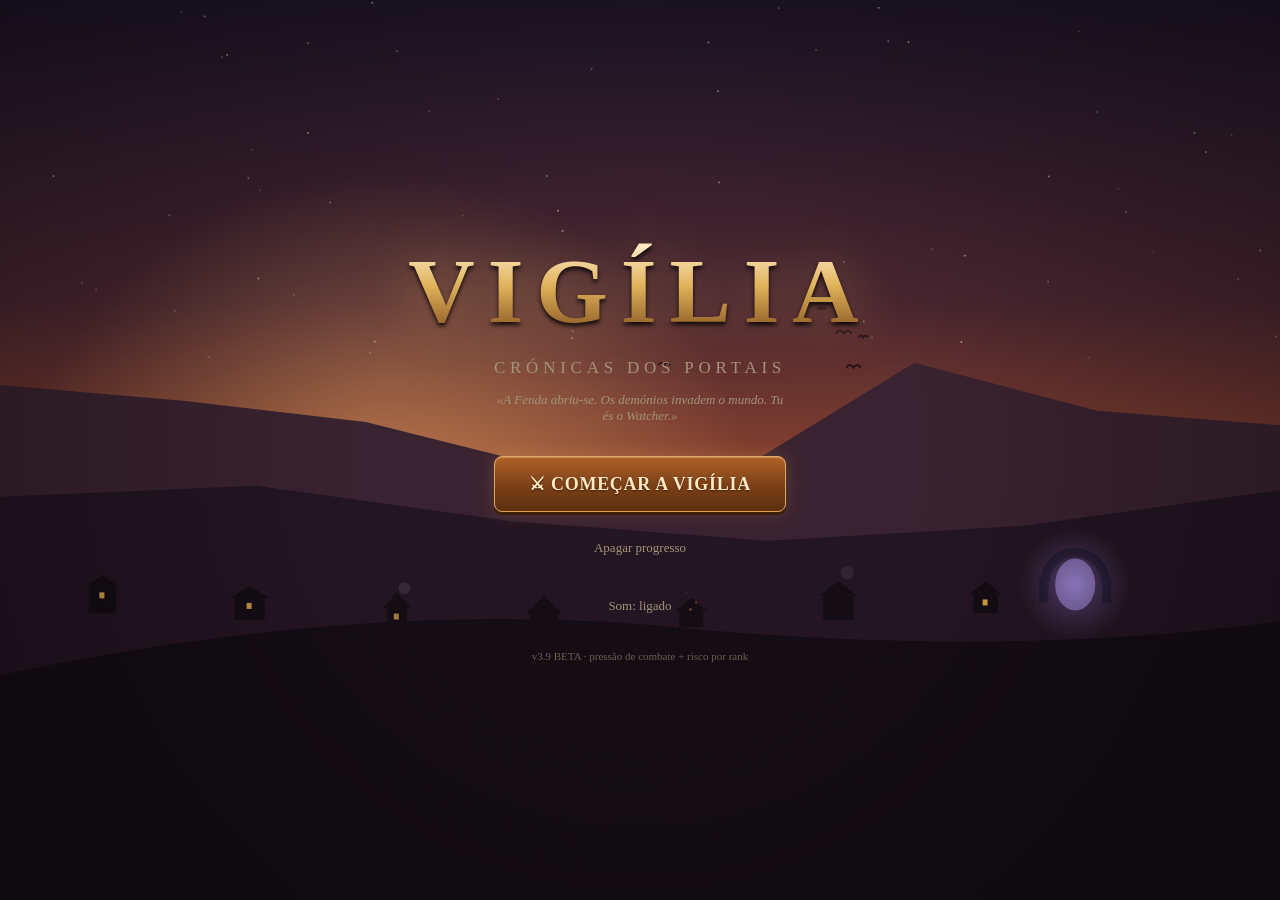
==== commit bdef3658: "VIGÍLIA: aplicar feedback e pressão de combate, sw v30" ====
--- a/index.html
+++ b/index.html
@@ -24,7 +24,7 @@
     <button id="btn-comecar" class="btn btn-primario btn-grande">⚔ COMEÇAR A VIGÍLIA</button>
     <button id="btn-apagar-save" class="btn btn-fantasma">Apagar progresso</button>
     <button id="btn-som" class="btn btn-fantasma">Som: ligado</button>
-    <p class="versao">v3.8 BETA · IA + economia · campanha até ao rank C</p>
+    <p class="versao">v3.9 BETA · pressão de combate + risco por rank</p>
   </div>
 </section>
 
--- a/css/style.css
+++ b/css/style.css
@@ -61,14 +61,16 @@
   background:linear-gradient(180deg,#ffe9c4 8%,#e0b25a 45%,#9c6a2e 80%,#d8973c);
   -webkit-background-clip:text;background-clip:text;color:transparent;
   filter:drop-shadow(0 3px 2px rgba(0,0,0,.85)) drop-shadow(0 0 26px rgba(224,178,90,.35));
-}
+  animation:logo-respirar 4.8s ease-in-out infinite;
+}
+@keyframes logo-respirar{0%,100%{filter:drop-shadow(0 3px 2px rgba(0,0,0,.85)) drop-shadow(0 0 18px rgba(224,178,90,.22))}50%{filter:drop-shadow(0 3px 2px rgba(0,0,0,.85)) drop-shadow(0 0 32px rgba(224,178,90,.46))}}
 .subtitulo{font-size:17px;color:var(--texto2);letter-spacing:.28em;text-transform:uppercase}
 .tagline{font-size:13px;color:var(--texto2);font-style:italic;margin-bottom:18px;max-width:300px}
 .versao{font-size:11px;color:var(--texto2);opacity:.6;margin-top:8px}
 
 /* ---------- Botões ---------- */
 .btn{
-  border-radius:8px;padding:12px 22px;font-size:15px;font-weight:700;
+  border-radius:8px;padding:10px 22px;min-height:44px;font-size:15px;font-weight:700;
   transition:transform .08s;
 }
 .btn:active{transform:scale(.96)}
@@ -165,9 +167,9 @@
   bottom:calc(66px + var(--safe-bottom));
   z-index:7;overflow-y:auto;padding:14px;
   -webkit-overflow-scrolling:touch;
-  background:
-    linear-gradient(180deg, rgba(255,225,170,.04), transparent 60px),
-    var(--fundo);
+  background-color:var(--fundo);
+  background-image:linear-gradient(rgba(17,13,10,.86),rgba(17,13,10,.93)),url('../assets/2d/bio_e_parede.png');
+  background-size:auto,192px 192px;
   border-top:2px solid var(--borda);
 }
 
@@ -192,7 +194,7 @@
 .cartao-mini{
   display:inline-flex;align-items:center;gap:6px;
   background:rgba(22,17,12,.88);border:1.5px solid var(--borda);border-radius:22px;
-  padding:8px 14px;font-size:12.5px;font-weight:700;color:var(--texto);
+  padding:8px 14px;min-height:44px;font-size:12.5px;font-weight:700;color:var(--texto);
   box-shadow:0 2px 8px rgba(0,0,0,.45);
 }
 .cartao-mini:active{transform:scale(.95)}
@@ -202,9 +204,9 @@
 .painel{position:absolute;inset:0;z-index:20;background:rgba(10,7,5,.72);backdrop-filter:blur(2px)}
 .painel-caixa{
   position:absolute;left:0;right:0;bottom:0;top:calc(58px + var(--safe-top));
-  background:
-    linear-gradient(180deg, rgba(58,48,38,.5), transparent 60px),
-    var(--painel);
+  background-color:var(--painel);
+  background-image:linear-gradient(rgba(20,15,11,.82),rgba(20,15,11,.90)),url('../assets/2d/hig_chao_madeira.jpg');
+  background-size:auto,256px 256px;
   border-top:3px solid var(--bronze);
   border-radius:18px 18px 0 0;
   display:flex;flex-direction:column;
@@ -221,13 +223,10 @@
 .seccao-titulo{font-size:12px;letter-spacing:.16em;text-transform:uppercase;color:var(--texto2);margin:14px 2px 8px}
 .seccao-titulo:first-child{margin-top:0}
 .cartao{
-  background:
-    linear-gradient(180deg, rgba(255,225,170,.05), transparent 34px),
-    radial-gradient(ellipse 120% 100% at 50% 120%, rgba(0,0,0,.30), transparent 60%),
-    var(--painel2);
-  border:1px solid var(--borda);border-top-color:#5d4a30;border-radius:10px;
+  background:rgba(43,34,25,.92);
+  border:1px solid var(--borda);border-radius:8px;
   padding:13px 14px;margin-bottom:10px;
-  box-shadow:0 2px 0 rgba(0,0,0,.45), inset 0 1px 0 rgba(255,235,190,.06);
+  box-shadow:0 2px 0 rgba(0,0,0,.42);
 }
 .cartao-toque:active{filter:brightness(1.15)}
 .linha{display:flex;align-items:center;gap:12px}
@@ -354,7 +353,7 @@
 .hud-mp{height:7px;margin-top:4px}
 .hud-escudo{height:5px;margin-top:3px}
 .hud-btn{
-  width:42px;height:42px;border-radius:8px;flex:none;
+  width:44px;height:44px;border-radius:8px;flex:none;
   background:linear-gradient(180deg,#3a3026,#241d16);border:1px solid var(--borda);
   font-size:16px;font-weight:900;color:var(--texto2);
   box-shadow:0 2px 0 #14100c;
@@ -440,9 +439,9 @@
 }
 .modal-caixa{
   width:100%;max-width:560px;max-height:86vh;overflow-y:auto;
-  background:
-    linear-gradient(180deg, rgba(255,235,190,.04), transparent 50px),
-    var(--painel);
+  background-color:var(--painel);
+  background-image:linear-gradient(rgba(20,15,11,.84),rgba(20,15,11,.91)),url('../assets/2d/hig_chao_madeira.jpg');
+  background-size:auto,256px 256px;
   border-top:3px solid var(--bronze);
   border-radius:16px 16px 0 0;padding:18px 18px calc(18px + var(--safe-bottom));
   animation:subir .22s ease-out;
@@ -497,14 +496,16 @@
 }
 .sub-tab{
   flex:1;display:flex;flex-direction:column;align-items:center;gap:3px;
-  padding:8px 2px;border:0;border-radius:9px;background:transparent;cursor:pointer;
+  padding:8px 2px;min-height:48px;border:0;border-radius:7px;background:transparent;cursor:pointer;
   color:var(--texto2);font-size:11px;font-weight:700;letter-spacing:.03em;transition:.15s;
 }
 .sub-tab .ic{opacity:.65}
 .sub-tab.ativa{
-  background:linear-gradient(180deg,#3b2f1f,#2a2116);color:var(--bronze);
+  background:#34291d;color:var(--bronze);
   box-shadow:inset 0 0 0 1px rgba(201,165,90,.6), 0 1px 0 rgba(0,0,0,.4);
 }
+.vigia-tabs{position:sticky;top:-14px;z-index:3;margin-top:-2px;background:rgba(18,13,10,.96)}
+.vigia-corpo{max-width:760px;margin:0 auto}
 .sub-tab.ativa .ic{opacity:1}
 .sub-tab:active{transform:scale(.95)}
 .ferreiro-painel{
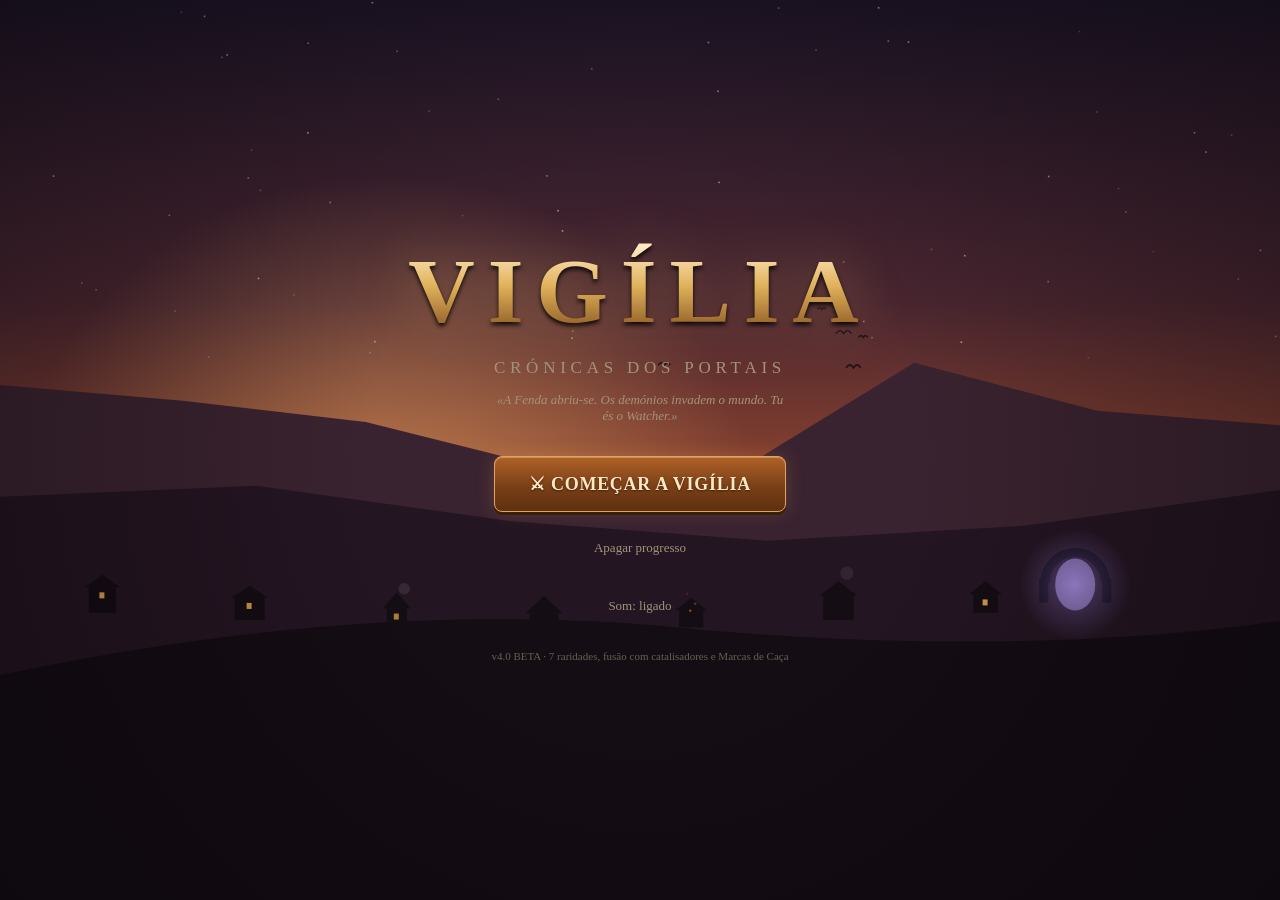
==== commit 678fae52: "VIGÍLIA: escada de 7 raridades, fusão com catalisadores e Marcas de Caça (Bloco 7, D037-D044), sw v3" ====
--- a/index.html
+++ b/index.html
@@ -24,7 +24,7 @@
     <button id="btn-comecar" class="btn btn-primario btn-grande">⚔ COMEÇAR A VIGÍLIA</button>
     <button id="btn-apagar-save" class="btn btn-fantasma">Apagar progresso</button>
     <button id="btn-som" class="btn btn-fantasma">Som: ligado</button>
-    <p class="versao">v3.9 BETA · pressão de combate + risco por rank</p>
+    <p class="versao">v4.0 BETA · 7 raridades, fusão com catalisadores e Marcas de Caça</p>
   </div>
 </section>
 
--- a/css/style.css
+++ b/css/style.css
@@ -19,10 +19,12 @@
   --raio:#e8c84a;
   --sombra-cor:#8a6fc8;
   --c-comum:#a89f8d;
+  --c-incomum:#5aa864;
   --c-raro:#5a8fc0;
   --c-epico:#9a6fd0;
   --c-lendario:#d8973c;
   --c-mitico:#c04438;
+  --c-divino:#8fd8e8;
   --safe-top:env(safe-area-inset-top,0px);
   --safe-bottom:env(safe-area-inset-bottom,0px);
   --safe-left:env(safe-area-inset-left,0px);    /* notch lateral em landscape (P2.19) */
@@ -266,12 +268,14 @@
 .item-cel.sel{box-shadow:0 0 0 2px var(--bronze) inset}
 .item-cel.incompat{opacity:.3;filter:grayscale(.7);pointer-events:none}
 .r-comum{border-color:var(--c-comum)}
+.r-incomum{border-color:var(--c-incomum);box-shadow:0 0 8px rgba(90,168,100,.28)}
 .r-raro{border-color:var(--c-raro);box-shadow:0 0 9px rgba(90,143,192,.3)}
 .r-epico{border-color:var(--c-epico);box-shadow:0 0 11px rgba(154,111,208,.35)}
 .r-lendario{border-color:var(--c-lendario);box-shadow:0 0 13px rgba(216,151,60,.4)}
 .r-mitico{border-color:var(--c-mitico);box-shadow:0 0 15px rgba(192,68,56,.5)}
-.t-comum{color:var(--c-comum)}.t-raro{color:var(--c-raro)}.t-epico{color:var(--c-epico)}
-.t-lendario{color:var(--c-lendario)}.t-mitico{color:var(--c-mitico)}
+.r-divino{border-color:var(--c-divino);box-shadow:0 0 17px rgba(143,216,232,.55)}
+/* utilitárias t-* de cor por raridade: vivem no FIM do ficheiro para ganharem
+   a regras como .modal-titulo na cascata */
 
 .equipado-fila{display:flex;gap:8px;margin-bottom:12px}
 .slot-eq{
@@ -598,3 +602,8 @@
 /* ---------- árvore de poderes ---------- */
 .no-arvore{padding:8px 10px}
 .no-arvore.no-on{border-color:var(--bronze);background:linear-gradient(180deg,#2a2218,#1e1810)}
+
+/* ---------- cor por raridade (utilitárias; ficam no fim para vencerem a cascata) ---------- */
+.t-comum{color:var(--c-comum)}.t-incomum{color:var(--c-incomum)}.t-raro{color:var(--c-raro)}
+.t-epico{color:var(--c-epico)}.t-lendario{color:var(--c-lendario)}.t-mitico{color:var(--c-mitico)}
+.t-divino{color:var(--c-divino)}
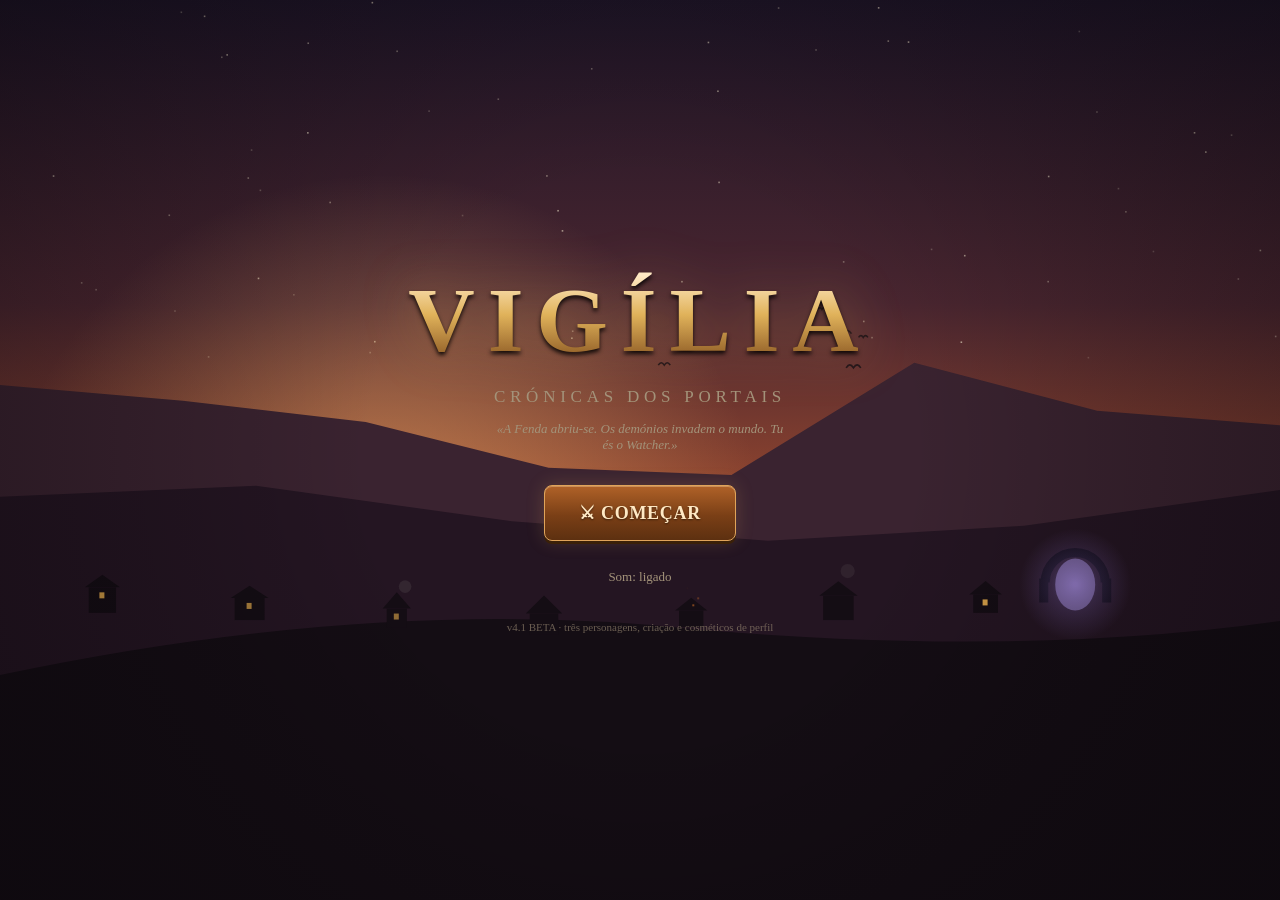
==== commit ff5407f7: "Adicionar perfis e criação de personagens" ====
--- a/index.html
+++ b/index.html
@@ -21,10 +21,9 @@
     <h1 class="logo">VIGÍLIA</h1>
     <p class="subtitulo">Crónicas dos Portais</p>
     <p class="tagline">«A Fenda abriu-se. Os demónios invadem o mundo. Tu és o Watcher.»</p>
-    <button id="btn-comecar" class="btn btn-primario btn-grande">⚔ COMEÇAR A VIGÍLIA</button>
-    <button id="btn-apagar-save" class="btn btn-fantasma">Apagar progresso</button>
+    <button id="btn-comecar" class="btn btn-primario btn-grande">⚔ COMEÇAR</button>
     <button id="btn-som" class="btn btn-fantasma">Som: ligado</button>
-    <p class="versao">v4.0 BETA · 7 raridades, fusão com catalisadores e Marcas de Caça</p>
+    <p class="versao">v4.1 BETA · três personagens, criação e cosméticos de perfil</p>
   </div>
 </section>
 
--- a/css/style.css
+++ b/css/style.css
@@ -568,6 +568,28 @@
 .classe-passiva{font-size:11px;color:#d8c9a8;line-height:1.3}
 .classe-poderes{font-size:11px;color:#a8c98a;margin-top:3px}
 
+/* ---------- perfil, três personagens e criação ---------- */
+.slots-personagens{display:flex;flex-direction:column;gap:10px;margin-top:14px}
+.slot-personagem{position:relative;display:flex;align-items:stretch;gap:8px;border:1px solid var(--borda);border-radius:12px;background:linear-gradient(180deg,#241c14,#17110c);padding:8px}
+.slot-principal{border:0;background:none;color:var(--texto);display:flex;align-items:center;gap:10px;min-width:0;flex:1;text-align:left;cursor:pointer}
+.slot-info{display:flex;flex:1;min-width:0;flex-direction:column}.slot-info b{overflow:hidden;text-overflow:ellipsis;font-size:16px}.slot-info small,.slot-vazio small,.criacao-topo small,.skin-criacao small{display:block;color:var(--texto2);font-size:11px;margin-top:3px}
+.slot-numero{width:28px;height:28px;border:1px solid var(--borda);border-radius:50%;display:grid;place-items:center;color:var(--ouro)}
+.slot-seta{font-size:30px;color:var(--bronze)}
+.slot-vazio{min-height:82px;width:100%;color:var(--texto);cursor:pointer;text-align:left}.slot-mais{font-size:32px;color:var(--bronze)}
+.slot-eliminar{align-self:center;padding:8px 10px;font-size:11px}
+.btn-perigo{background:linear-gradient(180deg,#7a322d,#4b1e1b);border:1px solid #b9574f;color:#ffe0dc;border-radius:8px;padding:10px 14px;font-weight:800}
+.btn-perigo:disabled{opacity:.38;cursor:not-allowed}
+.personagem-preview{--frames:6;--passos:5;width:150px;height:150px;display:inline-block;flex:0 0 auto;background-image:var(--sheet);background-size:calc(var(--frames) * 100%) 100%;background-position:0 0;background-repeat:no-repeat;image-rendering:pixelated;animation:personagem-idle 1s steps(var(--passos)) infinite;filter:drop-shadow(0 8px 6px rgba(0,0,0,.45))}
+.personagem-preview.pequeno{width:64px;height:64px}
+@keyframes personagem-idle{to{background-position:100% 0}}
+.criacao-topo,.confirmar-personagem{display:flex;align-items:center;justify-content:center;gap:16px;margin:4px 0 12px}.criacao-topo>div,.confirmar-personagem>div{display:flex;flex-direction:column;font-size:18px}.confirmar-personagem>div b{font-size:22px}
+.campo-nome{display:flex;flex-direction:column;gap:6px;margin:10px 0}.campo-nome>span{font-size:12px;font-weight:800;color:var(--texto2)}
+.campo-nome input{width:100%;border:1px solid var(--borda);border-radius:8px;background:#100c09;color:var(--texto);padding:12px;font-family:inherit;font-size:16px;font-weight:700;outline:none}.campo-nome input:focus{border-color:var(--bronze);box-shadow:0 0 0 2px rgba(224,178,90,.13)}
+.campo-nome small{color:var(--texto2);font-size:11px}.erro-campo{margin:8px 0;border:1px solid #8d3c36;border-radius:8px;background:rgba(120,40,34,.22);color:#ffc4be;padding:9px;font-size:12px}
+.criacao-classes{max-height:none}.criacao-classes .classe-cartao{padding:7px}.criacao-classes .classe-info>span{display:block}.classe-cartao.selecionada,.skin-criacao.selecionada{box-shadow:0 0 0 2px var(--ouro),0 0 18px rgba(224,178,90,.2)}
+.skins-criacao{display:grid;grid-template-columns:1fr 1fr;gap:8px;margin-top:8px}.skin-criacao{display:flex;align-items:center;text-align:left;gap:8px;border:1px solid var(--borda);border-radius:9px;background:#1b1510;color:var(--texto);padding:7px;cursor:pointer}.skin-criacao.bloqueada{opacity:.58;cursor:not-allowed}.skin-criacao>span:last-child{min-width:0}.skin-criacao .personagem-preview{width:54px;height:54px}
+@media (max-width:420px){.personagem-preview{width:118px;height:118px}.criacao-classes .personagem-preview.pequeno{width:52px;height:52px}.skins-criacao{grid-template-columns:1fr}.slot-eliminar{padding:7px;font-size:10px}}
+
 /* botao de som em mudo (combate) */
 .hud-btn.mudo{opacity:.45;text-decoration:line-through}
 
